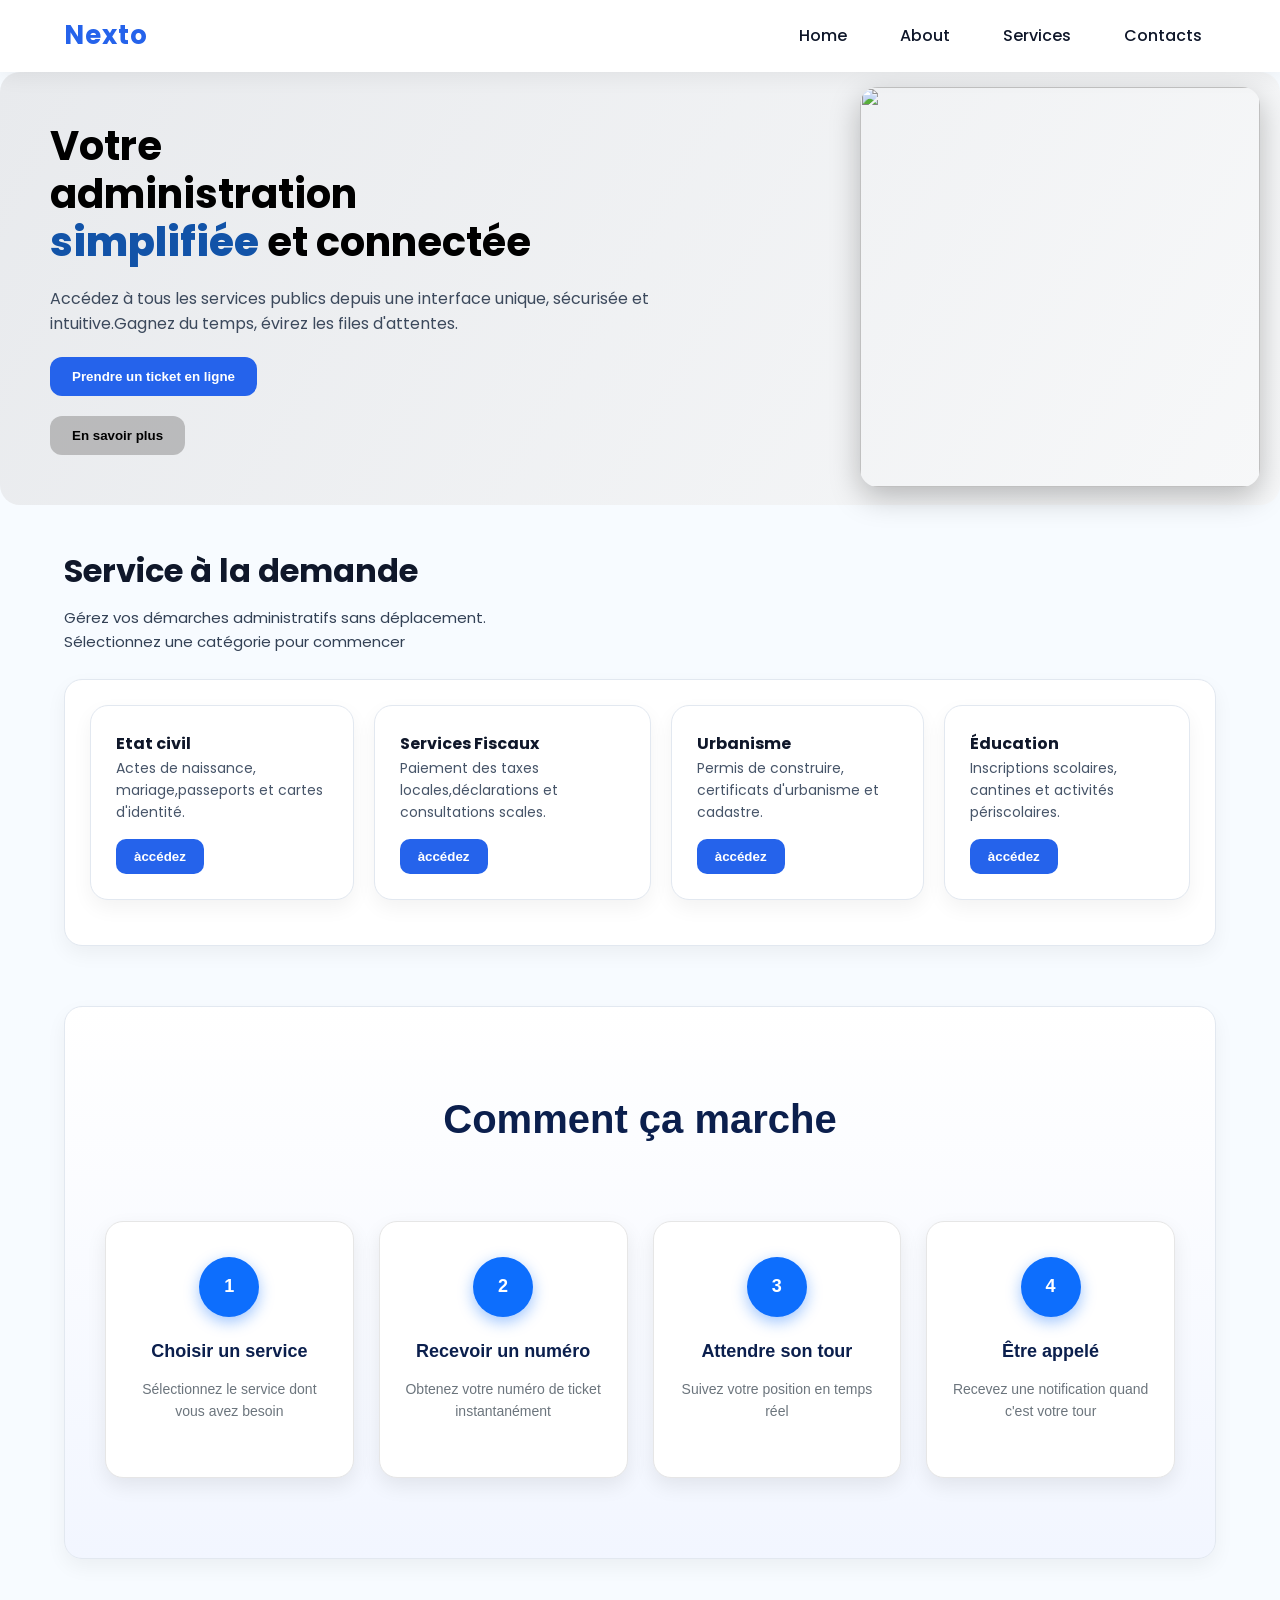
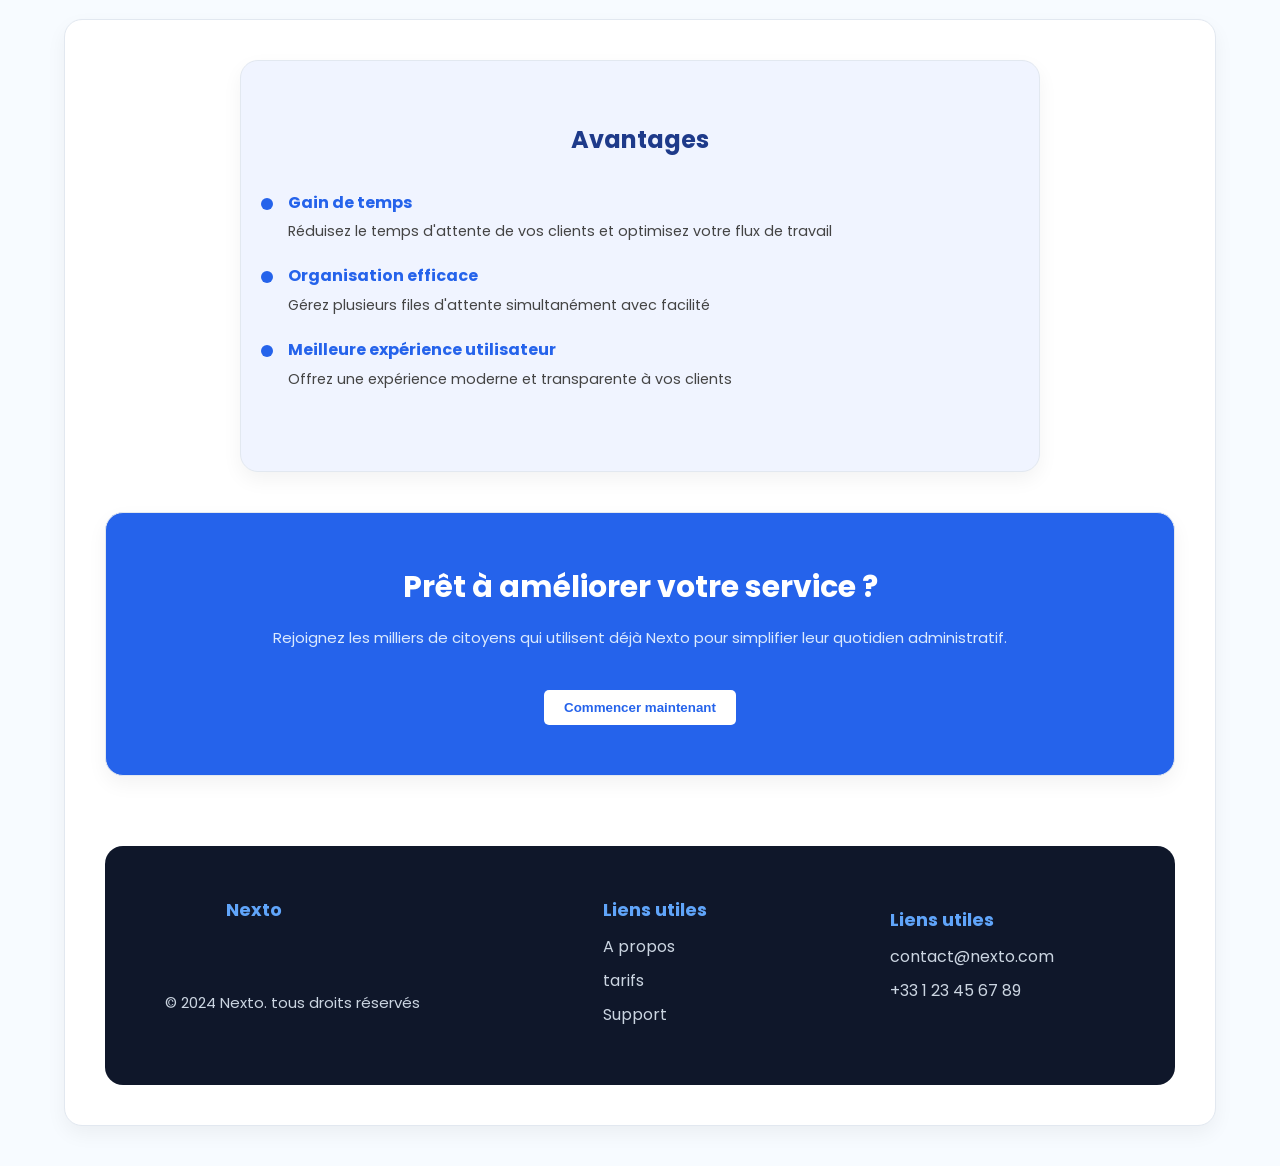
==== index.html @ b97a3ab2 "Add files via upload" ====
<html>
    <head>
        <meta charset="UTF-8">
    <title>Administration</title>
        <link rel="stylesheet" href="style.css">
        <meta name="Administration" content="width-device-width" ,"initial-scale=1.0">
        <title>cite web professionnel</title>

    </head>
    <body>
        <header>
            <nav class="navbar">
                <div class="logo"><a href="##">Nexto</a></div>
                <ul class="links">
                    <li><a href="##">Home</a></li>
                    <li><a href="##">About</a></li>
                    <li><a href="##">Services</a></li>
                    <li><a href="##">Contacts</a></li>
                </ul>
            </nav>
        </header>
        <div>
            <h1>Votre<br> administration <br><span>simplifiée</span> et connectée</h1>
            <img src="https://i.pinimg.com/736x/f5/87/11/f58711ee6a832fdd365e4db9d844b51f.jpg">
            <p>Accédez à tous les services publics depuis une interface unique, sécurisée et intuitive.Gagnez du temps, évirez les files d'attentes.</p>
            <button class="b1">Prendre un ticket en ligne</button>
            <button class="b2">En savoir plus</button>
        </div>
    <main>
        <h1>Service à la demande</h1>
        <p>Gérez vos démarches administratifs sans déplacement.<br>Sélectionnez une catégorie pour commencer</p>
        <article class="container">
                <article class="carte 1">
                <div>
                    <div class="logo"> <img src="" alt=""></div>
                    <h4>Etat civil</h4>
                    <p>Actes de naissance, mariage,passeports et cartes d'identité.</p>
                    <button>àccédez</button>
                </div>
                </article>
                <article class="carte 2">
                <div>
                    <h4>Services Fiscaux</h4>
                    <p>Paiement des taxes locales,déclarations et consultations scales.</p>
                    <button>àccédez</button>
                </div>
                </article>
                <article class="carte 3">
                <div>
                    <h4>Urbanisme</h4>
                    <p>Permis de construire, certificats d'urbanisme et cadastre.</p>
                    <button>àccédez</button>
                </div>
                </article>
                <article class="carte 4">
                <div>
                    <h4>Éducation</h4>
                    <p>Inscriptions scolaires, cantines et activités périscolaires.</p>
                    <button>àccédez</button>
                </div>
                </article>
        </article>

        <section class="comment2">
  <h2>Comment ça marche</h2>

  <div class="steps2">

    <div class="step2">
      <div class="circle2">1</div>
      <h3>Choisir un service</h3>
      <p>Sélectionnez le service dont vous avez besoin</p>
    </div>

    <div class="step2">
      <div class="circle2">2</div>
      <h3>Recevoir un numéro</h3>
      <p>Obtenez votre numéro de ticket instantanément</p>
    </div>

    <div class="step2">
      <div class="circle2">3</div>
      <h3>Attendre son tour</h3>
      <p>Suivez votre position en temps réel</p>
    </div>

    <div class="step2">
      <div class="circle2">4</div>
      <h3>Être appelé</h3>
      <p>Recevez une notification quand c'est votre tour</p>
    </div>

  </div>
</section>
        <section class="avantage">
            <section class="advantages">
  <h2>Avantages</h2>

  <div class="adv-item">
    <div class="icon"></div>
    <div>
      <h3>Gain de temps</h3>
      <p>Réduisez le temps d'attente de vos clients et optimisez votre flux de travail</p>
    </div>
  </div>

  <div class="adv-item">
    <div class="icon"></div>
    <div>
      <h3>Organisation efficace</h3>
      <p>Gérez plusieurs files d'attente simultanément avec facilité</p>
    </div>
  </div>

  <div class="adv-item">
    <div class="icon"></div>
    <div>
      <h3>Meilleure expérience utilisateur</h3>
      <p>Offrez une expérience moderne et transparente à vos clients</p>
    </div>
  </div>
</section>

<section class="invite">
  <h2>Prêt à améliorer votre service ?</h2>
  <p>Rejoignez les milliers de citoyens qui utilisent déjà Nexto pour simplifier leur quotidien administratif.</p>
  <button>Commencer maintenant</button>
</section>
        <footer class="footer">
            <link rel ="icon" type="image/png" href="#">
            <h3>Nexto</h3>
            <p class="copy">&copy; 2024 Nexto. tous droits réservés</p>
            <div>
                <h3>Liens utiles</h3>
                <ul>
                <li><a href="##">A propos</a></li>
                <li><a href="##">tarifs</a></li>
                <li><a href="##">Support</a></li>
                </ul>
            </div>
            <div>
                <ul>
                <h3>Liens utiles</h3>
                <li><a href="##">contact@nexto.com</a></li>
                <li><a href="##">+33 1 23 45 67 89</a></li>
                </ul>
            </div>
        </section>
    </main>
    </body>
</html>
---- style.css ----
/* =========================
   MODERN BLUE & WHITE THEME
   ========================= */

/* Google Font */
@import url('https://fonts.googleapis.com/css2?family=Poppins:wght@300;400;500;600&display=swap');

/* Reset */
* {
    margin: 0;
    padding: 0;
    box-sizing: border-box;
}

body {
    font-family: "Poppins", sans-serif;
    background: #f7fbff;
    color: #0f172a;
    line-height: 1.6;
}

header {
    background: white;
    position: sticky;
    top: 0;
    z-index: 1000;
    box-shadow: 0px 5px 20px rgba(0, 0, 0, 0.06);
}

.navbar {
    width: 90%;
    max-width: 1200px;
    margin: auto;
    padding: 15px 0;

    display: flex;
    justify-content: space-between;
    align-items: center;
}

.logo a {
    font-size: 26px;
    font-weight: 700;
    text-decoration: none;
    color: #2563eb;
    letter-spacing: 1px;
}

.links {
    list-style: none;
    display: flex;
    gap: 25px;
}

.links li a {
    text-decoration: none;
    font-weight: 500;
    color: #0f172a;
    padding: 8px 14px;
    border-radius: 8px;
    transition: 0.3s;
}

.links li a:hover {
    background: #2563eb;
    color: white;
}
main {
    clear: both;
    }

body > div {
    position: relative;
    width: 100%;
    max-width: 10000px;
    margin: 0 ;
    padding: 50px;
    border-radius: 20px;
    background: linear-gradient(120deg, #e8eaed, #f7f8f9);
    color: white;
    display: flex;
    flex-direction: column;
    gap: 20px;
}
    
body > div img {
    position: absolute;
    top: 0px;
    right: 20px;
    width: 350px;
    border-radius: 15px;
    float: right;
    width: 100%;
    max-width: 400px;
    height: 400px;
    border-radius: 18px;
    margin-top: 15px;
    box-shadow: 0px 10px 30px rgba(0, 0, 0, 0.25);
}


body > div h1 {
    color: black;
    font-size: 40px;
    font-weight: 700;
    line-height: 1.2;
}

body > div h1 span {
    color: #1253a8;
    font-weight: 800;
}

body > div p {
    color: #334155;
    font-size: 16px;
    max-width: 650px;
    opacity: 0.95;
}



/* Hero Buttons */
body > div button {
    width: fit-content;
    padding: 12px 22px;
    border-radius: 12px;
    border: none;
    font-weight: 600;
    cursor: pointer;
    transition: 0.3s;
}

.b1{
    background: #2563eb;
    color: white;
}

.b1:hover {
    background: #dce0e7;
    color: #0f172a;
    transform: translateY(-5px);
    border: 1px solid #2563eb;
    box-shadow: 0px 15px 30px rgba(37, 99, 235, 0.15);
}
.b2{
    color: black;
    background-color: #9999;
}
.b2:hover{
    background: #dce0e7;
    color: #0f172a;
    transform: translateY(-5px);
    border: 1px solid #2563eb;
    box-shadow: 0px 15px 30px rgba(37, 99, 235, 0.15);
}

/* =========================
   MAIN CONTENT
   ========================= */
main {
    width: 90%;
    max-width: 1200px;
    margin: auto;
    padding: 40px 0;
}

main h1 {
    font-size: 32px;
    font-weight: 700;
    margin-bottom: 10px;
    color: #0f172a;
}

main p {
    font-size: 15px;
    color: #334155;
    margin-bottom: 25px;
}

/* =========================
   SERVICE CARDS
   ========================= */

article {
    background: white;
    padding: 25px;
    border-radius: 18px;
    margin-bottom: 20px;
    border: 1px solid #e2e8f0;
    box-shadow: 0px 8px 20px rgba(0, 0, 0, 0.05);
    transition: 0.3s;
}

article:hover {
    transform: translateY(-5px);
    border: 1px solid #2563eb;
    box-shadow: 0px 15px 30px rgba(37, 99, 235, 0.15);
}
.c
article h4 {
    font-size: 18px;
    font-weight: 700;
    margin-bottom: 10px;
    color: #2563eb;
}

article p {
    font-size: 14px;
    margin-bottom: 15px;
    color: #475569;
}

article button {
    background: #2563eb;
    color: white;
    border: none;
    padding: 10px 18px;
    border-radius: 10px;
    cursor: pointer;
    font-weight: 600;
    transition: 0.3s;
}

article button:hover {
    background: #1e40af;
}


.container {
    display: flex;
    justify-content: space-between;
    gap: 20px;
}
/* =========================
   HOW IT WORKS SECTION
   ========================= */
section {
    margin-top: 60px;
    padding: 40px;
    border-radius: 18px;
    background: white;
    border: 1px solid #e2e8f0;
    box-shadow: 0px 8px 20px rgba(0, 0, 0, 0.05);
}

section h3 {
    margin-bottom: 10px;
    font-size: 18px;
    color: #2563eb;
    font-weight: 700;
}

section p {
    margin-bottom: 20px;
    color: #475569;
}

/* =========================
   INVITE SECTION
   ========================= */
.invite {
    background: linear-gradient(120deg, #1e3a8a, #2563eb);
    color: white;
    text-align: center;
    padding: 60px 40px;
}

.invite h2 {
    font-size: 30px;
    margin-bottom: 15px;
}

.invite p {
    color: #dbeafe;
    margin-bottom: 25px;
}

.invite button {
    background: white;
    color: #2563eb;
    padding: 12px 25px;
    border: none;
    border-radius: 14px;
    font-weight: 700;
    cursor: pointer;
    transition: 0.3s;
}

.invite button:hover {
    background: #dbeafe;
    color: #0f172a;
    transform: translateY(-5px);
    border: 1px solid #2563eb;
    box-shadow: 0px 15px 30px rgba(37, 99, 235, 0.15);
}

/* =========================
   FOOTER
   ========================= */
.footer {
    display: flex;
    justify-content: space-around;
    gap: 20px;
    background: #0f172a;
    color: white;
    margin-top: 70px;
    padding: 50px 40px;
    border-radius: 18px;
}
.copy{
    justify-content: start;
    align-self: flex-end;
    text-align: right;
}

.footer h3 {
    margin-bottom: 10px;
    font-size: 18px;
    color: #60a5fa;
}

.footer p {
    color: #cbd5e1;
    text-align: right;
    margin-left: -300px;
}

.footer a {
    text-decoration: none;
    color: #cbd5e1;
    transition: 0.3s;
}

.footer a:hover {
    color: #60a5fa;
}

.footer ul {
    list-style: none;
    margin-top: 10px;
}

.footer li {
    margin-bottom: 8px;
}

/* =========================
   RESPONSIVE (Mobile)
   ========================= */
@media (max-width: 768px) {
    .navbar {
        flex-direction: column;
        gap: 15px;
    }

    .links {
        flex-direction: column;
        align-items: center;
        gap: 12px;
    }

    body > div {
        padding: 30px;
    }

    body > div h1 {
        font-size: 28px;
    }

    main h1 {
        font-size: 24px;
    }

    section {
        padding: 25px;
    }

    .invite h2 {
        font-size: 22px;
    }
}

.comment2 {
  background: linear-gradient(to bottom, #ffffff, #f2f6ff);
  padding: 80px 40px;
  text-align: center;
  font-family: Arial, sans-serif;
}

.comment2 h2 {
  font-size: 40px;
  font-weight: bold;
  margin-bottom: 70px;
  color: #0b1f4d;
}

/* Container */
.steps2 {
  display: flex;
  justify-content: space-between;
  align-items: stretch;
  gap: 25px;
  flex-wrap: nowrap;
}

/* Card step */
.step2 {
    flex: 1;
    max-width: 250px;
  background: white;
  width: 230px;
  padding: 35px 20px;
  border-radius: 18px;
  box-shadow: 0px 8px 20px rgba(0, 0, 0, 0.08);
  position: relative;
  transition: 0.3s;
  border: 1px solid #e6e6e6;
}

.step2:hover {
  transform: translateY(-10px);
  border: 1px solid #0d6efd;
}

/* Circle number */
.circle2 {
  width: 60px;
  height: 60px;
  background: #0d6efd;
  color: white;
  font-size: 18px;
  font-weight: bold;
  border-radius: 50%;
  margin: 0 auto 20px auto;

  display: flex;
  justify-content: center;
  align-items: center;

  box-shadow: 0px 5px 15px rgba(13, 110, 253, 0.4);
}

/* Title */
.step2 h3 {
  font-size: 18px;
  font-weight: bold;
  margin-bottom: 12px;
  color: #0b1f4d;
}

/* Text */
.step2 p {
  font-size: 14px;
  color: #6c757d;
  line-height: 1.6;
}

/* Responsive */
@media (max-width: 900px) {
  .comment2 h2 {
    font-size: 30px;
  }

  .step2 {
    width: 100%;
    max-width: 320px;
  }
}
/* SECTION */
.advantages {
  padding: 60px 20px;
  background: #f0f4ff;
  max-width: 800px;
  margin: auto;
}

/* TITRE */
.advantages h2 {
  text-align: center;
  color: #1e3a8a;
  margin-bottom: 30px;
}

/* ITEM */
.adv-item {
  display: flex;
  gap: 15px;
  margin-bottom: 20px;
}

/* PETIT CERCLE BLEU */
.icon {
  width: 12px;
  height: 12px;
  background: #2563eb;
  border-radius: 50%;
  margin-top: 8px;
}

/* TEXTE */
.adv-item h3 {
  margin: 0;
  color: #2563eb;
  font-size: 1rem;
}

.adv-item p {
  margin: 5px 0 0;
  color: #444;
  font-size: 0.9rem;
}

/* INVITE */
.invite {
  text-align: center;
  padding: 50px 20px;
  background: #2563eb;
  color: white;
  margin-top: 40px;
}

.invite button {
  margin-top: 15px;
  padding: 10px 20px;
  border: none;
  background: white;
  color: #2563eb;
  border-radius: 5px;
  cursor: pointer;
}
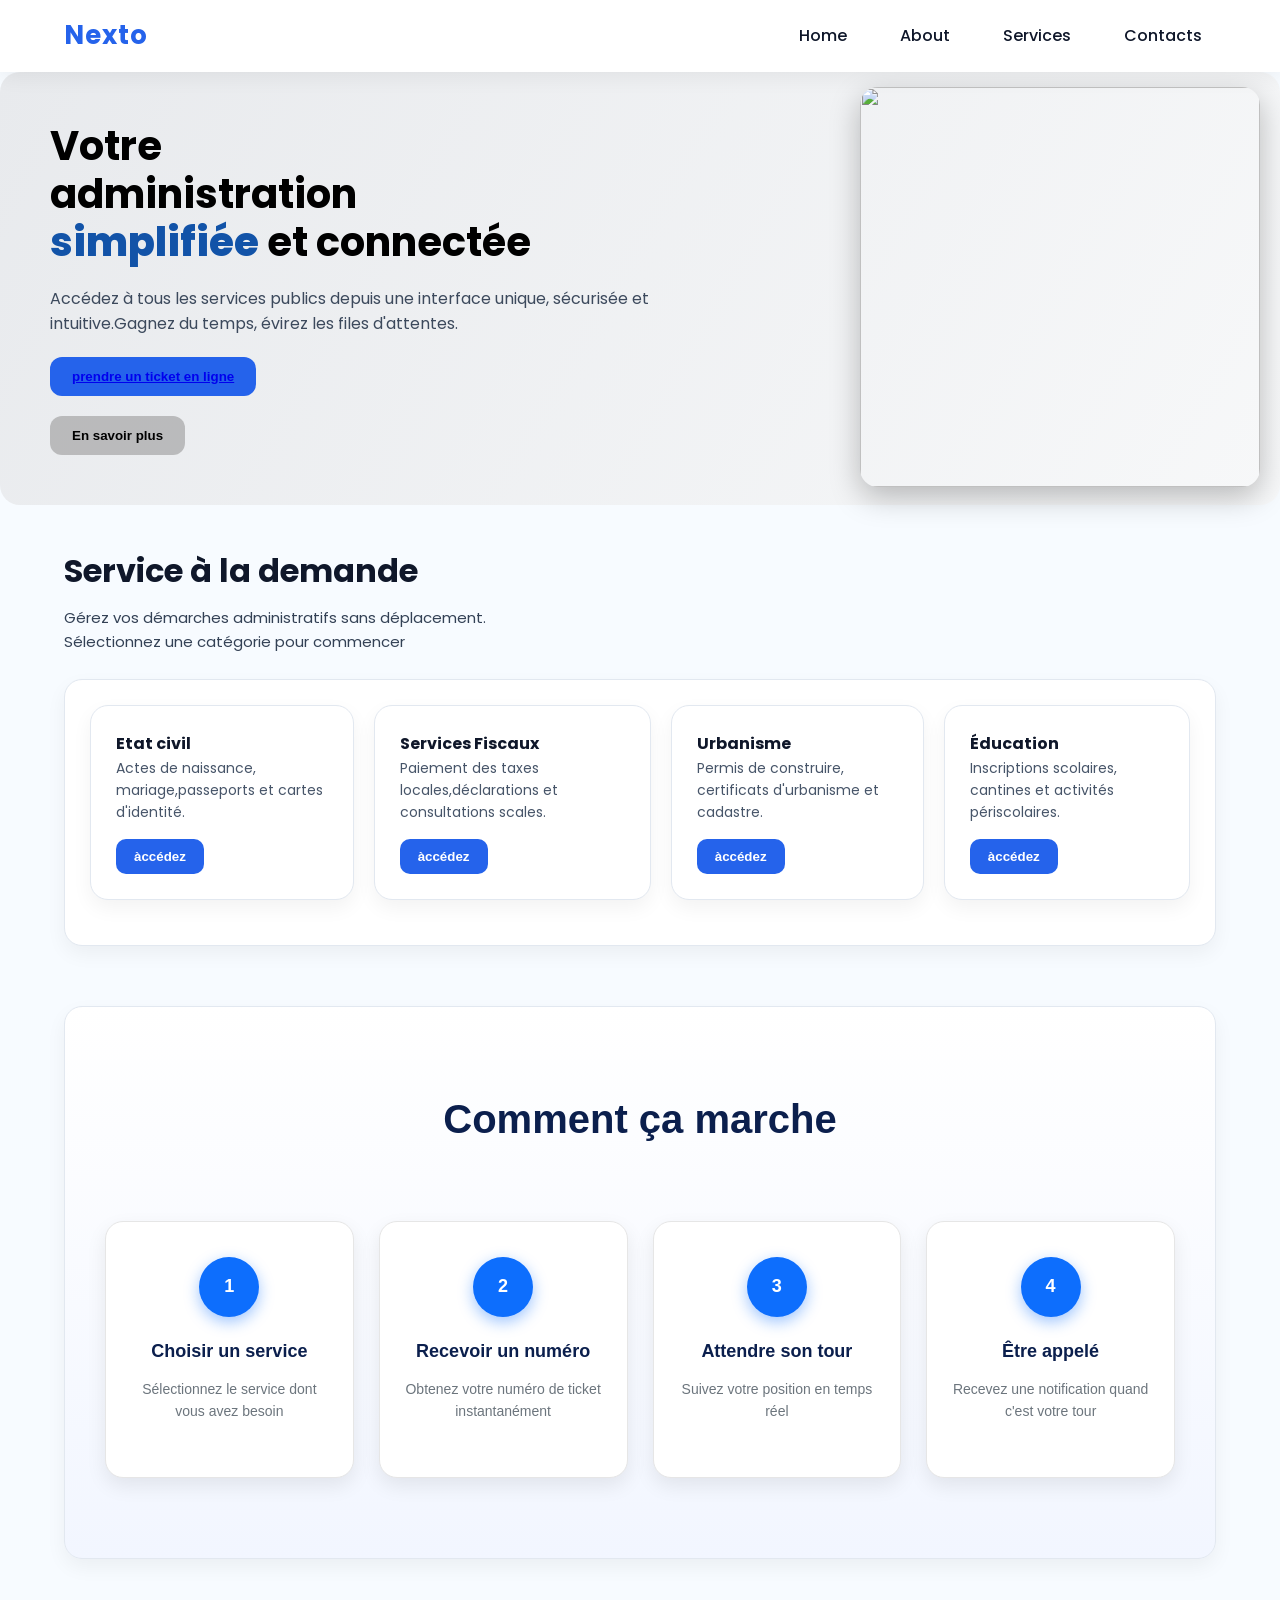
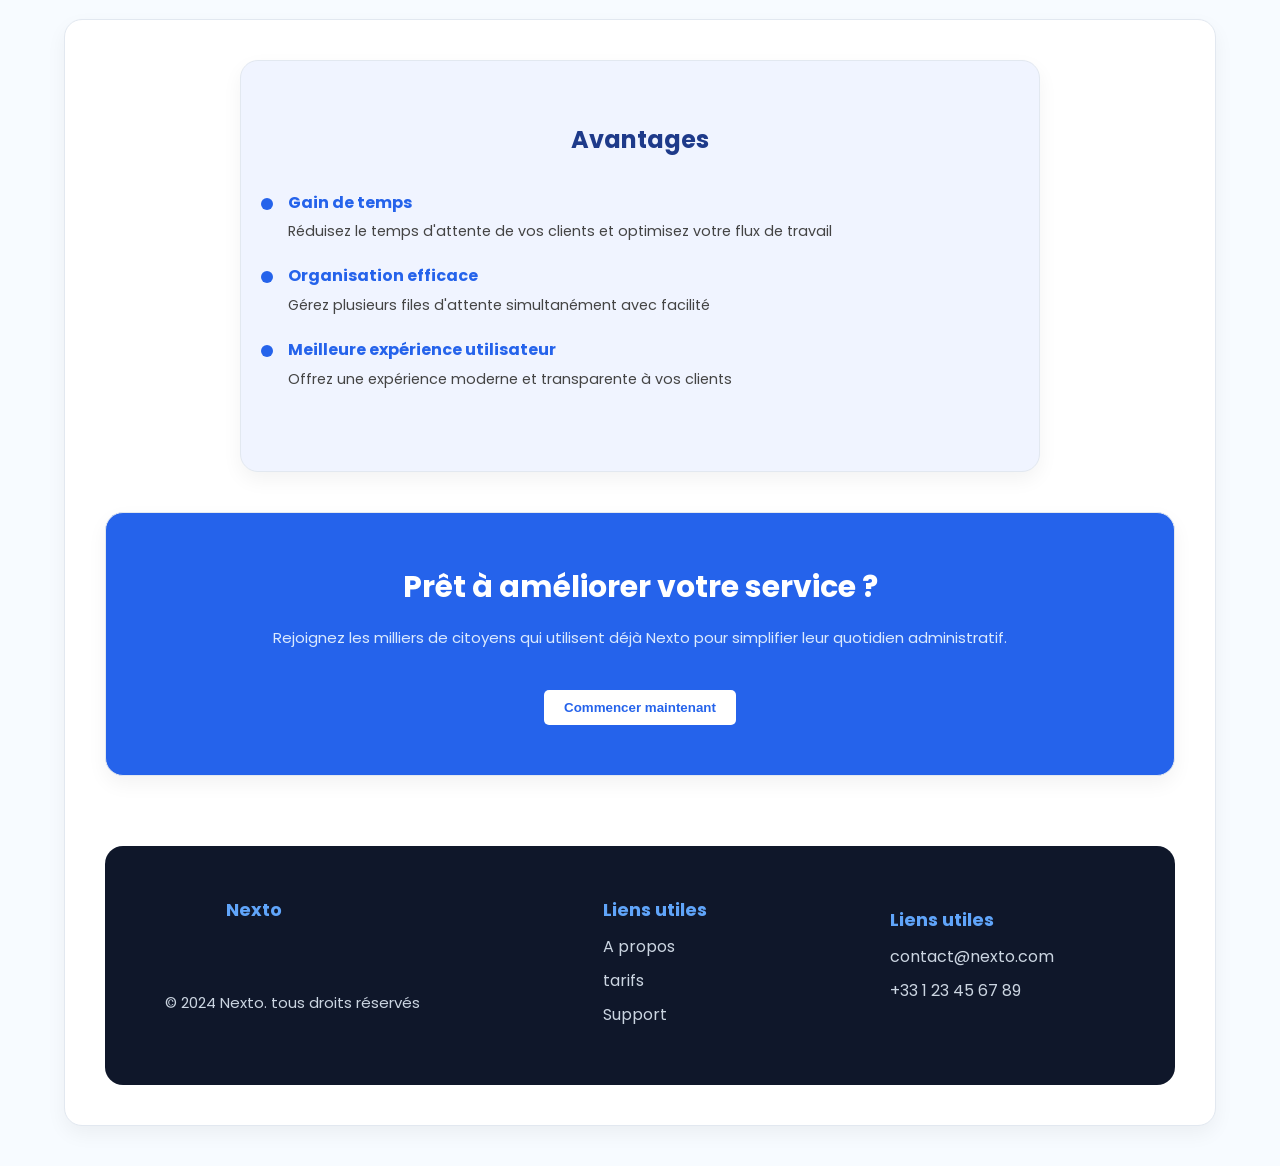
==== commit f87bc5c9: "Add files via upload" ====
--- a/index.html
+++ b/index.html
@@ -23,7 +23,7 @@
             <h1>Votre<br> administration <br><span>simplifiée</span> et connectée</h1>
             <img src="https://i.pinimg.com/736x/f5/87/11/f58711ee6a832fdd365e4db9d844b51f.jpg">
             <p>Accédez à tous les services publics depuis une interface unique, sécurisée et intuitive.Gagnez du temps, évirez les files d'attentes.</p>
-            <button class="b1">Prendre un ticket en ligne</button>
+            <button class="b1"><a href="ticket.html">prendre un ticket en ligne</a></button>
             <button class="b2">En savoir plus</button>
         </div>
     <main>
--- a/style.css
+++ b/style.css
@@ -528,4 +528,553 @@
   color: #2563eb;
   border-radius: 5px;
   cursor: pointer;
+}
+
+
+
+
+
+/* =========================
+   CLEAN TICKET DESIGN
+   ========================= */
+
+/* .ticket-clean {
+    font-family: "Poppins", sans-serif;
+    background: #f5f5f5;
+}
+
+
+/* MAIN */
+.ticket-wrapper {
+    max-width: 600px;
+    margin: 60px auto;
+    text-align: center;
+}
+
+/* TITRE */
+.ticket-wrapper h1 {
+    font-size: 32px;
+    margin-bottom: 10px;
+}
+
+.subtitle {
+    color: #777;
+    margin-bottom: 40px;
+}
+
+/* LISTE */
+.services-list {
+    display: flex;
+    flex-direction: column;
+    gap: 15px;
+}
+
+/* ITEM */
+.service-item {
+    background: white;
+    padding: 18px;
+    border-radius: 10px;
+    border: 1px solid #ddd;
+    text-align: left;
+    font-weight: 500;
+    cursor: pointer;
+    transition: 0.2s;
+}
+
+.service-item span {
+    margin-right: 10px;
+}
+
+.service-item:hover {
+    border: 1px solid #000;
+}
+
+/* BUTTON */
+.btn-ticket {
+    margin-top: 30px;
+    background: black;
+    color: white;
+    padding: 12px 30px;
+    border-radius: 8px;
+    border: none;
+    cursor: pointer;
+    font-weight: 600;
+}
+
+.btn-ticket:hover {
+    opacity: 0.8;
+}
+
+/* INFO BOX */
+.info-box {
+    margin-top: 25px;
+    background: #eee;
+    padding: 12px;
+    border-radius: 8px;
+    font-size: 13px;
+    color: #555;
+}
+
+
+
+
+
+
+/* =========================
+   MODERN COLOR UI (SAME HTML)
+   ========================= */
+
+.confirm-body {
+    background: linear-gradient(135deg, #eef2ff, #e0e7ff);
+    font-family: "Poppins", sans-serif;
+}
+
+/* CONTAINER */
+.confirm-container {
+    text-align: center;
+    margin-top: 60px;
+}
+
+/* ICON */
+.check-icon {
+    width: 70px;
+    height: 70px;
+    border-radius: 50%;
+    background: linear-gradient(135deg, #22c55e, #16a34a);
+    color: white;
+    display: flex;
+    align-items: center;
+    justify-content: center;
+    margin: auto;
+    font-size: 30px;
+    box-shadow: 0px 10px 25px rgba(34, 197, 94, 0.3);
+}
+
+/* TITRE */
+.confirm-container h1 {
+    margin-top: 20px;
+    font-size: 30px;
+    color: #0f172a;
+}
+
+.subtitle {
+    color: #64748b;
+    margin-bottom: 35px;
+}
+
+/* CARD */
+.ticket-card {
+    background: white;
+    width: 340px;
+    margin: auto;
+    padding: 30px;
+    border-radius: 18px;
+    border: none;
+    box-shadow: 0px 15px 40px rgba(0,0,0,0.1);
+}
+
+/* NUMBER */
+.ticket-number {
+    font-size: 65px;
+    font-weight: 800;
+    margin-bottom: 20px;
+
+    background: linear-gradient(135deg, #2563eb, #7c3aed);
+    -webkit-background-clip: text;
+    -webkit-text-fill-color: transparent;
+}
+
+/* INFO */
+.ticket-info {
+    margin: 20px 0;
+}
+
+.label {
+    font-size: 11px;
+    color: #94a3b8;
+    letter-spacing: 1px;
+}
+
+.value {
+    font-size: 16px;
+    font-weight: 600;
+    margin-bottom: 10px;
+    color: #0f172a;
+}
+
+/* SEPARATOR */
+.ticket-card hr {
+    border: none;
+    height: 1px;
+    background: #e2e8f0;
+    margin: 15px 0;
+}
+
+/* WAIT BOX */
+.wait-box {
+    background: linear-gradient(135deg, #eef2ff, #e0e7ff);
+    padding: 12px;
+    border-radius: 10px;
+    font-size: 13px;
+    color: #3730a3;
+    font-weight: 500;
+}
+
+/* BUTTON */
+.btn-return {
+    display: inline-block;
+    margin-top: 25px;
+    padding: 12px 28px;
+    border-radius: 25px;
+    text-decoration: none;
+    color: white;
+    font-weight: 600;
+    background: linear-gradient(135deg, #2563eb, #4f46e5);
+    transition: 0.3s;
+}
+
+.btn-return:hover {
+    transform: translateY(-3px);
+    box-shadow: 0px 10px 25px rgba(79, 70, 229, 0.3);
+}
+
+/* FOOTER */
+.footer-msg {
+    margin-top: 15px;
+    font-size: 12px;
+    color: #64748b;
+}
+
+
+/* =========================
+   MODERN COLOR DESIGN
+   ========================= */
+
+.confirm-modern {
+    top: 0;
+    font-family: "Poppins", sans-serif;
+/*     background: linear-gradient(135deg, #2563eb, #4f46e5);
+ *//*     min-height: 100vh;
+ */}
+
+/* CONTAINER */
+.confirm-box {
+    top: 0;
+    text-align: center;
+    padding-top: 60px;
+    color: white;
+}
+
+/* ICON */
+.success-icon {
+    width: 65px;
+    height: 65px;
+    background: white;
+    color: #2563eb;
+    border-radius: 50%;
+    display: flex;
+    align-items: center;
+    justify-content: center;
+    margin: auto;
+    font-size: 26px;
+    font-weight: bold;
+}
+
+/* TEXT */
+.confirm-box h1 {
+    margin-top: 15px;
+    font-size: 30px;
+}
+
+.subtitle {
+    opacity: 0.85;
+    margin-bottom: 30px;
+}
+
+/* CARD */
+.ticket-card-modern {
+    background: white;
+    width: 340px;
+    margin: auto;
+    padding: 30px;
+    border-radius: 20px;
+    color: #111;
+    box-shadow: 0px 15px 40px rgba(0,0,0,0.2);
+}
+
+/* NUMBER */
+.ticket-number-modern {
+    font-size: 65px;
+    font-weight: 800;
+    margin-bottom: 20px;
+
+    background: linear-gradient(135deg, #2563eb, #4f46e5);
+    -webkit-background-clip: text;
+    -webkit-text-fill-color: transparent;
+}
+
+/* INFO */
+.ticket-info-modern {
+    display: flex;
+    justify-content: space-between;
+    margin-bottom: 20px;
+}
+
+.ticket-info-modern span {
+    font-size: 12px;
+    color: #888;
+}
+
+.ticket-info-modern strong {
+    display: block;
+    font-size: 15px;
+}
+
+/* WAIT BOX */
+.wait-modern {
+    background: #f1f5ff;
+    padding: 12px;
+    border-radius: 10px;
+    font-size: 13px;
+    color: #333;
+}
+
+/* BUTTON */
+.btn-modern {
+    display: inline-block;
+    margin-top: 25px;
+    background: white;
+    color: #2563eb;
+    padding: 12px 25px;
+    border-radius: 25px;
+    font-weight: 600;
+    text-decoration: none;
+    transition: 0.3s;
+}
+
+.btn-modern:hover {
+    transform: scale(1.05);
+    background: #e0e7ff;
+}
+.h1t {
+    color: #000;
+}
+
+
+
+
+
+
+
+
+
+
+
+
+
+/* =========================
+   QUEUE PAGE (CLEAN ADMIN)
+   ========================= */
+
+.queue-body {
+    font-family: "Poppins", sans-serif;
+    background: #f7f7f7;
+}
+
+/* CONTAINER */
+.queue-container {
+    max-width: 700px;
+    margin: 60px auto;
+    text-align: center;
+}
+
+/* TITLE */
+.queue-container h1 {
+    margin-bottom: 30px;
+}
+
+/* TABLE */
+.queue-table {
+    background: white;
+    border-radius: 10px;
+    overflow: hidden;
+    border: 1px solid #ddd;
+}
+
+/* ROW */
+.queue-row {
+    display: grid;
+    grid-template-columns: 1fr 2fr 1fr;
+    padding: 15px 20px;
+    align-items: center;
+    border-bottom: 1px solid #eee;
+    text-align: left;
+}
+
+/* HEADER */
+.queue-row.header {
+    font-weight: bold;
+    background: #fafafa;
+}
+
+/* NUMBER */
+.num {
+    font-weight: bold;
+}
+
+/* STATUS */
+.status {
+    border: 1px solid #333;
+    padding: 5px 10px;
+    border-radius: 6px;
+    font-size: 12px;
+    text-align: center;
+    width: fit-content;
+}
+
+/* STATUS COLORS */
+.status.current {
+    background: #000;
+    color: white;
+}
+
+.status.waiting {
+    background: white;
+    color: #333;
+}
+
+/* WAIT TIME */
+.wait-time {
+    margin-top: 20px;
+    font-size: 15px;
+}
+
+/* BUTTON */
+.refresh-btn {
+    margin-top: 20px;
+    padding: 10px 25px;
+    border: 1px solid #333;
+    background: white;
+    cursor: pointer;
+    border-radius: 8px;
+}
+
+.refresh-btn:hover {
+    background: #333;
+    color: white;
+}
+
+
+
+
+
+
+
+/* =========================
+   ADMIN PANEL DESIGN
+   ========================= */
+
+.admin-body {
+    font-family: "Poppins", sans-serif;
+    background: #f4f4f4;
+}
+
+/* HEADER */
+.admin-header {
+    display: flex;
+    justify-content: space-between;
+    padding: 20px 40px;
+    background: white;
+    border-bottom: 2px solid #ddd;
+}
+
+.admin-header h2 {
+    font-weight: 500;
+}
+
+/* LAYOUT */
+.admin-container {
+    display: grid;
+    grid-template-columns: 2fr 1fr;
+    gap: 20px;
+    padding: 30px;
+}
+
+/* CARDS */
+.card {
+    background: white;
+    padding: 20px;
+    border: 1px solid #ddd;
+    margin-bottom: 20px;
+}
+
+/* INFO BOXES */
+.info-boxes {
+    display: flex;
+    gap: 20px;
+    margin: 20px 0;
+}
+
+.box {
+    flex: 1;
+    border: 1px solid #ccc;
+    padding: 20px;
+    text-align: center;
+}
+
+.box h1 {
+    font-size: 35px;
+}
+
+/* BUTTONS */
+.btn {
+    width: 100%;
+    padding: 12px;
+    margin: 8px 0;
+    border: 1px solid #333;
+    background: white;
+    cursor: pointer;
+}
+
+.btn.dark {
+    background: black;
+    color: white;
+}
+
+/* TABLE */
+table {
+    width: 100%;
+    border-collapse: collapse;
+    margin-top: 15px;
+}
+
+table th, table td {
+    border: 1px solid #ccc;
+    padding: 10px;
+    text-align: center;
+}
+
+/* RIGHT SIDE */
+.queue-list {
+    margin-top: 15px;
+}
+
+.queue-item {
+    border: 1px solid #ccc;
+    padding: 10px;
+    margin-bottom: 10px;
+}
+
+.queue-item span {
+    font-weight: bold;
+}
+
+.queue-item small {
+    display: block;
+    color: #666;
+}
+
+/* COUNT */
+.count {
+    margin-top: 10px;
 }
